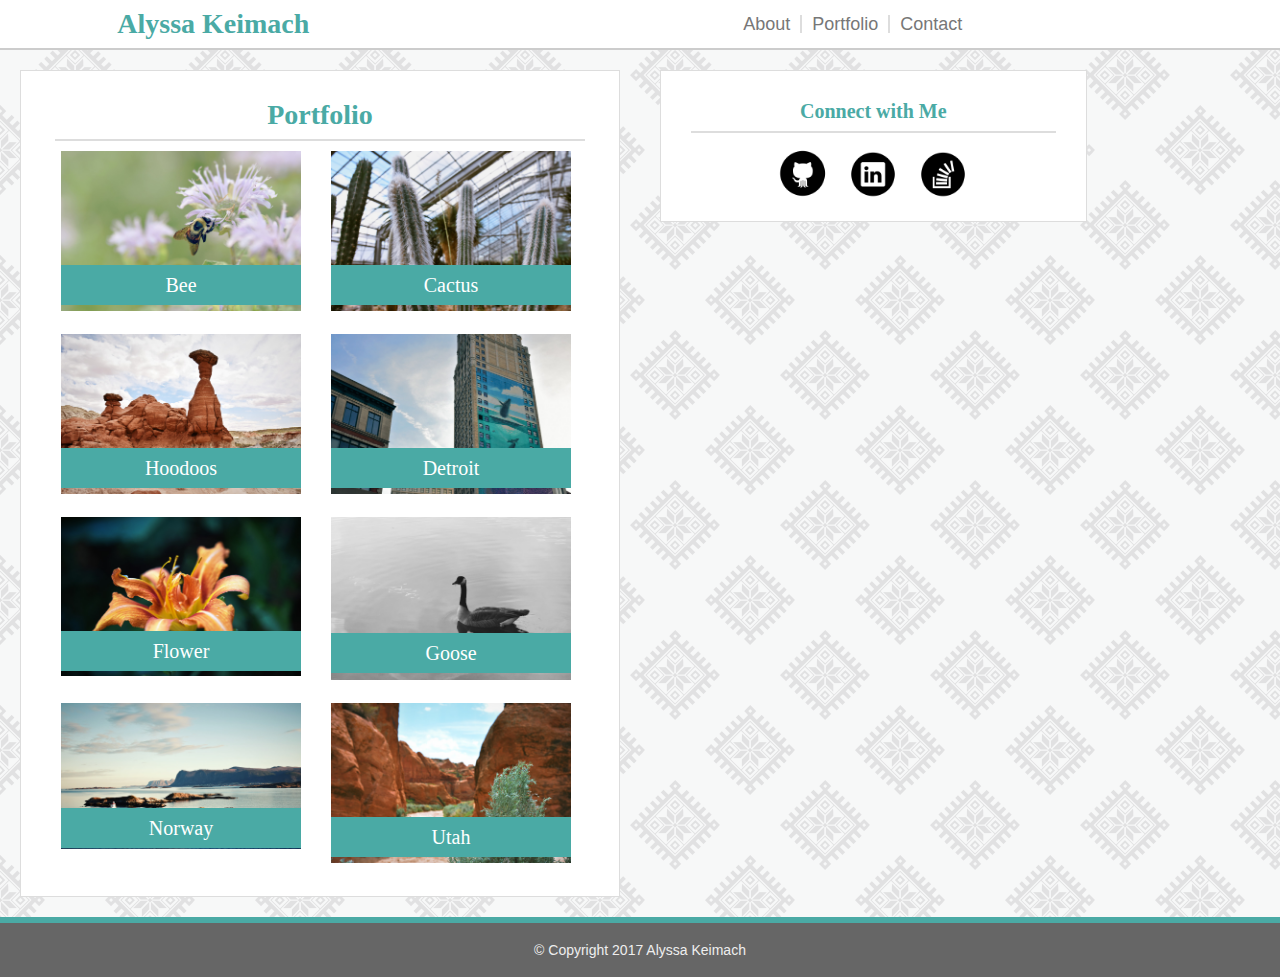
==== portfolio.html @ 3cf83257 "mobile responsive version" ====
<!DOCTYPE html>
<html lang="en-us">

<head>
    <meta charset="utf-8">
    <meta name="viewport" content="width=device-width, initial-scale=1.0">
    <link rel="stylesheet" type="text/css" href="assets/css/reset.css">
    <link rel="stylesheet" type="text/css" href="assets/css/style.css">
    <title>Alyssa Keimach | About</title>

</head>

<body>
    <div class="row">
        <header class="col-4">

            <h1 class="invert-colors">Alyssa Keimach</h1>

        </header>

        <nav class="col-8 nav-bar-formatting"> 

            <ul>

                <li><a href="index.html">About</a></li>

                <li><a href="portfolio.html">Portfolio</a></li>

                <li><a href="contact.html">Contact</a></li>

            </ul>

        </nav>
    </div>

    <div class="row">

        <section class="col-8">

            <h1>Portfolio</h1>

            <div class="line"></div>

            <div class="image-container">
                <img src="assets/images/bee_1.jpg" alt="Bee">
                <h2 class="invert-colors">Bee</h2>
            </div>

            <div class="image-container">
                <img src="assets/images/cactus_1.jpg" alt="Cactus">
                <h2 class="invert-colors">Cactus</h2>
            </div>

            <div class="image-container">
                <img src="assets/images/utah_1.jpg" alt="Utah">
                <h2 class="invert-colors">Hoodoos</h2>
            </div>

            <div class="image-container">
                <img src="assets/images/detroit_2.jpg" alt="Detroit">
                <h2 class="invert-colors">Detroit</h2>
            </div>

            <div class="image-container">
                <img src="assets/images/flower_1.jpg" alt="Flower">
                <h2 class="invert-colors">Flower</h2>
            </div>

            <div class="image-container">
                <img src="assets/images/goose_1.jpg" alt="Goose">
                <h2 class="invert-colors">Goose</h2>
            </div>

            <div class="image-container">
                <img src="assets/images/norway_1.jpg" alt="Norway">
                <h2 class="invert-colors">Norway</h2>
            </div>

            <div class="image-container">
                <img src="assets/images/utah_2.jpg" alt="Utah">
                <h2 class="invert-colors">Utah</h2>
            </div>

        </section>

        <section class="col-4">

            <h2>Connect with Me</h2>

            <div class="line"></div>

            <nav> 

                <ul>

                    <li><a href="https://github.com/akeimach" target="_blank">
                        <img src="assets/images/icon_github.png" alt="Github" width="50" height="50">
                    </a></li>

                    <li><a href="https://www.linkedin.com/in/akeimach/" target="_blank">
                        <img src="assets/images/icon_linkedin.png" alt="LinkedIn" width="50" height="50">
                    </a></li>

                    <li><a href="https://stackoverflow.com/users/4525770/alyssakm" target="_blank">
                        <img src="assets/images/icon_stackoverflow.png" alt="StackOverflow" width="50" height="50">
                    </a></li>

                </ul>

            </nav> 

        </section>
    </div>

    <div class="row">
        <footer>

            <p class="footer-text">© Copyright 2017 Alyssa Keimach</p>

        </footer>
    </div>

</body>

</html>
---- assets/css/style.css ----
* {
    box-sizing: border-box;
}

.row::after {
    content: "";
    clear: both;
    display: table;
}

[class*="col-"] {
    float: left;
    width: 100%;
}

body {
    background-image: url("../images/eight_horns.png");
}

header {
    background: #ffffff; /* white */
    border-style: solid;
    border-bottom-color: #cccccc; /* lightest grey */
    border-bottom-width: 2px;
}

footer {
    background: #666666; /* dark grey */
    border-style: solid;
    border-top-color: #4aaaa5;
    border-top-width: 6px;
}

section {
    width: 640px;
    max-width: 600px;
    margin: 20px;
    padding: 20px;
    background: #ffffff;
    border-style: solid;
    border-color: #dddddd; /* light grey */
    border-width: 1px;
}

/* Connect with me links and navigation bar */
nav ul {
    width: 210px;
    height: 18px;
    margin: 15px auto;
}

nav li {
    float: left;
}

.nav-bar-formatting {
    background: #ffffff; /* white */
    border-style: solid;
    border-bottom-color: #cccccc; /* lightest grey */
    border-bottom-width: 2px;
}

.nav-bar-formatting ul {
    width: 240px;
}

.nav-bar-formatting li {
    border-right: solid 2px #dddddd;
}

.nav-bar-formatting li:last-child {
    border: 0px;
}

nav a:hover {
    color: #4aaaa5;
    transition: 0.4s;
}

.line {
    width: 95%;
    height: 2px;
    margin: 0 auto;
    background: #dddddd;
}

p, a {
    font-family: 'Arial','Helvetica Neue',Helvetica,sans-serif;
    font-size: 18px;
    color: #777777; /* medium grey */
    padding: 10px;
    text-decoration: none;
}

h1, h2 {
    font-family: 'Georgia',Times,Times New Roman,serif;
    font-weight: bold;
    color: #4aaaa5;
    padding: 10px;
    text-align: center;
}

h1 {
    font-size: 28px;
}

h2 {
    font-size: 20px;
}

.invert-colors {
    background: #4aaaa5;
    color: #ffffff;
}

h1:hover, h2:hover {
    background: #4aaaa5; /* teal */
    color: #ffffff;
    transition: 0.4s;
}

.invert-colors:hover {
    background: #ffffff;
    color: #4aaaa5;
    transition: 0.4s;
}

.footer-text {
    padding: 20px;
    font-size: 14px;
    text-align: center;
    color: #eeeeee;    
}

/* Image container for left floating images */
.image-container {
    position: relative;
    float: left;
    width: 240px;
    margin: 10px;
    margin-left: 20px;
}

.image-container img:hover {
    opacity: 0.7;
    transition: 0.4s;
}

.image-container img {
    width: 100%;
    height: 100%
}

.image-container h2 {
    position: absolute;
    top: 70%;
    width: 100%;
    font-weight: normal;
}

/* Formatting for boxes on the contact me page */
.contact-box {
    width: 96%;
    height: 20px;
    margin-left: 10px;
    color: #777777;
}

.message-box {
    height: 200px;
    border-color: #dddddd;
}

.submit-box {
    height: 30px;
    width: 60px;
    margin-top: 15px;
    background: #4aaaa5;
    color: #ffffff;
    border: 0;
    border-radius: 0px;
}











@media only screen and (min-width: 768px) {
    .col-1 {width: 8.33%;}
    .col-2 {width: 16.66%;}
    .col-3 {width: 25%;}
    .col-4 {width: 33.33%;}
    .col-5 {width: 41.66%;}
    .col-6 {width: 50%;}
    .col-7 {width: 58.33%;}
    .col-8 {width: 66.66%;}
    .col-9 {width: 75%;}
    .col-10 {width: 83.33%;}
    .col-11 {width: 91.66%;}
    .col-12 {width: 100%;}
}
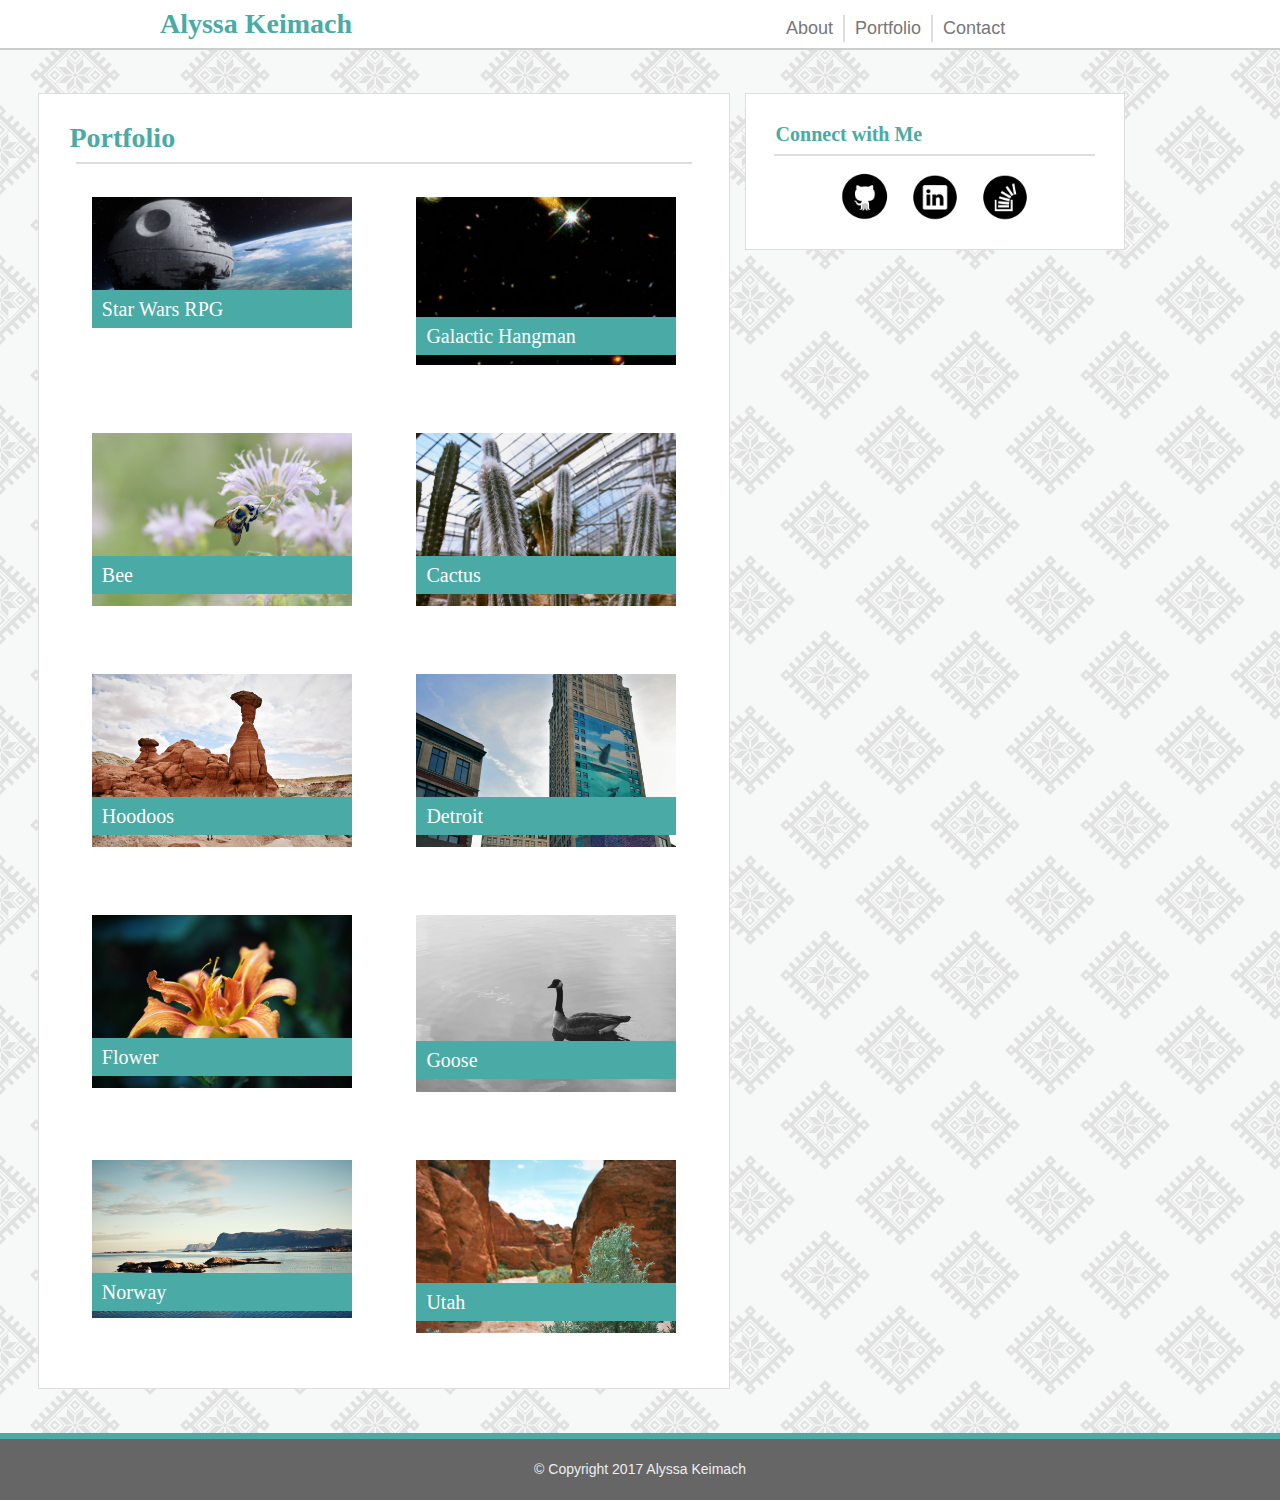
==== commit 7f79fc51: "add links to portfolio pages" ====
--- a/portfolio.html
+++ b/portfolio.html
@@ -12,13 +12,13 @@
 
 <body>
     <div class="row">
-        <header class="col-4">
+        <header class="header-4">
 
             <h1 class="invert-colors">Alyssa Keimach</h1>
 
         </header>
 
-        <nav class="col-8 nav-bar-formatting"> 
+        <nav class="header-8 nav-bar-formatting"> 
 
             <ul>
 
@@ -34,82 +34,113 @@
     </div>
 
     <div class="row">
+        <div class="section-wrapper">
+            <section class="col-8">
 
-        <section class="col-8">
+                <h1>Portfolio</h1>
 
-            <h1>Portfolio</h1>
+                <div class="line"></div>
 
-            <div class="line"></div>
+                <div class="image-container">
+                    <a href="http://alyssakeimach.com/star-wars-game/" target="_blank">
+                        <img src="assets/images/death-star.jpg" alt="Death Star">
+                        <h2 class="invert-colors">Star Wars RPG</h2>
+                    </a>
+                </div>
 
-            <div class="image-container">
-                <img src="assets/images/bee_1.jpg" alt="Bee">
-                <h2 class="invert-colors">Bee</h2>
-            </div>
+                <div class="image-container">
+                    <a href="http://alyssakeimach.com/hangman-game/" target="_blank">
+                        <img src="assets/images/hubble_deep_field.png" alt="Hubble Deep Field">
+                        <h2 class="invert-colors">Galactic Hangman</h2>
+                    </a>
+                </div>
 
-            <div class="image-container">
-                <img src="assets/images/cactus_1.jpg" alt="Cactus">
-                <h2 class="invert-colors">Cactus</h2>
-            </div>
+                <div class="image-container">
+                    <a href="#">
+                        <img src="assets/images/bee_1.jpg" alt="Bee">
+                        <h2 class="invert-colors">Bee</h2>
+                    </a>
+                </div>
 
-            <div class="image-container">
-                <img src="assets/images/utah_1.jpg" alt="Utah">
-                <h2 class="invert-colors">Hoodoos</h2>
-            </div>
+                <div class="image-container">
+                    <a href="#">
+                        <img src="assets/images/cactus_1.jpg" alt="Cactus">
+                        <h2 class="invert-colors">Cactus</h2>
+                    </a>
+                </div>
 
-            <div class="image-container">
-                <img src="assets/images/detroit_2.jpg" alt="Detroit">
-                <h2 class="invert-colors">Detroit</h2>
-            </div>
+                <div class="image-container">
+                    <a href="#">
+                        <img src="assets/images/utah_1.jpg" alt="Utah">
+                        <h2 class="invert-colors">Hoodoos</h2>
+                    </a>
+                </div>
 
-            <div class="image-container">
-                <img src="assets/images/flower_1.jpg" alt="Flower">
-                <h2 class="invert-colors">Flower</h2>
-            </div>
+                <div class="image-container">
+                    <a href="#">
+                        <img src="assets/images/detroit_2.jpg" alt="Detroit">
+                        <h2 class="invert-colors">Detroit</h2>
+                    </a>
+                </div>
 
-            <div class="image-container">
-                <img src="assets/images/goose_1.jpg" alt="Goose">
-                <h2 class="invert-colors">Goose</h2>
-            </div>
+                <div class="image-container">
+                    <a href="#">
+                        <img src="assets/images/flower_1.jpg" alt="Flower">
+                        <h2 class="invert-colors">Flower</h2>
+                    </a>
+                </div>
 
-            <div class="image-container">
-                <img src="assets/images/norway_1.jpg" alt="Norway">
-                <h2 class="invert-colors">Norway</h2>
-            </div>
+                <div class="image-container">
+                    <a href="#">
+                        <img src="assets/images/goose_1.jpg" alt="Goose">
+                        <h2 class="invert-colors">Goose</h2>
+                    </a>
+                </div>
 
-            <div class="image-container">
-                <img src="assets/images/utah_2.jpg" alt="Utah">
-                <h2 class="invert-colors">Utah</h2>
-            </div>
+                <div class="image-container">
+                    <a href="#">
+                        <img src="assets/images/norway_1.jpg" alt="Norway">
+                        <h2 class="invert-colors">Norway</h2>
+                    </a>
+                </div>
 
-        </section>
+                <div class="image-container">
+                    <a href="#">
+                        <img src="assets/images/utah_2.jpg" alt="Utah">
+                        <h2 class="invert-colors">Utah</h2>
+                    </a>
+                </div>
 
-        <section class="col-4">
+            </section>
 
-            <h2>Connect with Me</h2>
+            <section class="col-4">
 
-            <div class="line"></div>
+                <h2>Connect with Me</h2>
 
-            <nav> 
+                <div class="line"></div>
 
-                <ul>
+                <nav> 
 
-                    <li><a href="https://github.com/akeimach" target="_blank">
-                        <img src="assets/images/icon_github.png" alt="Github" width="50" height="50">
-                    </a></li>
+                    <ul>
 
-                    <li><a href="https://www.linkedin.com/in/akeimach/" target="_blank">
-                        <img src="assets/images/icon_linkedin.png" alt="LinkedIn" width="50" height="50">
-                    </a></li>
+                        <li><a href="https://github.com/akeimach" target="_blank">
+                            <img src="assets/images/icon_github.png" alt="Github" width="50" height="50">
+                        </a></li>
 
-                    <li><a href="https://stackoverflow.com/users/4525770/alyssakm" target="_blank">
-                        <img src="assets/images/icon_stackoverflow.png" alt="StackOverflow" width="50" height="50">
-                    </a></li>
+                        <li><a href="https://www.linkedin.com/in/akeimach/" target="_blank">
+                            <img src="assets/images/icon_linkedin.png" alt="LinkedIn" width="50" height="50">
+                        </a></li>
 
-                </ul>
+                        <li><a href="https://stackoverflow.com/users/4525770/alyssakm" target="_blank">
+                            <img src="assets/images/icon_stackoverflow.png" alt="StackOverflow" width="50" height="50">
+                        </a></li>
 
-            </nav> 
+                    </ul>
 
-        </section>
+                </nav> 
+
+            </section>
+        </div>
     </div>
 
     <div class="row">
--- a/assets/css/style.css
+++ b/assets/css/style.css
@@ -13,6 +13,17 @@
     width: 100%;
 }
 
+[class*="header-"] {
+    float: left;
+    width: 100%;
+}
+
+.section-wrapper {
+    width: 90%;
+    margin: 3%;
+    overflow-x: hidden;
+}
+
 body {
     background-image: url("../images/eight_horns.png");
 }
@@ -22,6 +33,7 @@
     border-style: solid;
     border-bottom-color: #cccccc; /* lightest grey */
     border-bottom-width: 2px;
+    text-align: center;
 }
 
 footer {
@@ -32,9 +44,7 @@
 }
 
 section {
-    width: 640px;
-    max-width: 600px;
-    margin: 20px;
+    margin: 5px auto;
     padding: 20px;
     background: #ffffff;
     border-style: solid;
@@ -87,6 +97,7 @@
 p, a {
     font-family: 'Arial','Helvetica Neue',Helvetica,sans-serif;
     font-size: 18px;
+    line-height: 150%;
     color: #777777; /* medium grey */
     padding: 10px;
     text-decoration: none;
@@ -97,7 +108,6 @@
     font-weight: bold;
     color: #4aaaa5;
     padding: 10px;
-    text-align: center;
 }
 
 h1 {
@@ -136,9 +146,8 @@
 .image-container {
     position: relative;
     float: left;
-    width: 240px;
-    margin: 10px;
-    margin-left: 20px;
+    width: 90%;
+    margin: 5%;
 }
 
 .image-container img:hover {
@@ -148,7 +157,12 @@
 
 .image-container img {
     width: 100%;
-    height: 100%
+    height: 100%;
+}
+
+.image-container a {
+    padding: 0px;
+    line-height: 100%;
 }
 
 .image-container h2 {
@@ -161,7 +175,7 @@
 /* Formatting for boxes on the contact me page */
 .contact-box {
     width: 96%;
-    height: 20px;
+    height: 30px;
     margin-left: 10px;
     color: #777777;
 }
@@ -172,8 +186,8 @@
 }
 
 .submit-box {
-    height: 30px;
-    width: 60px;
+    height: 40px;
+    width: 70px;
     margin-top: 15px;
     background: #4aaaa5;
     color: #ffffff;
@@ -184,31 +198,31 @@
 
 
 
-
-
-
-
-
-
+@media only screen and (min-width: 640px) {
+    .header-4 {
+        width: 40%;
+    }
+    .header-8 {
+        width: 60%;
+    }
+    .image-container {
+        position: relative;
+        float: left;
+        width: 40%;
+        margin: 5%;
+    }
+}
 
 @media only screen and (min-width: 768px) {
-    .col-1 {width: 8.33%;}
-    .col-2 {width: 16.66%;}
-    .col-3 {width: 25%;}
-    .col-4 {width: 33.33%;}
-    .col-5 {width: 41.66%;}
-    .col-6 {width: 50%;}
-    .col-7 {width: 58.33%;}
-    .col-8 {width: 66.66%;}
-    .col-9 {width: 75%;}
-    .col-10 {width: 83.33%;}
-    .col-11 {width: 91.66%;}
-    .col-12 {width: 100%;}
-}
-
-
-
-
-
-
-
+    .col-4 {    
+        width: 33%;
+        margin-left: 15px;
+    }
+    .col-8 {
+        width: 60%;
+    }
+
+}
+
+
+
